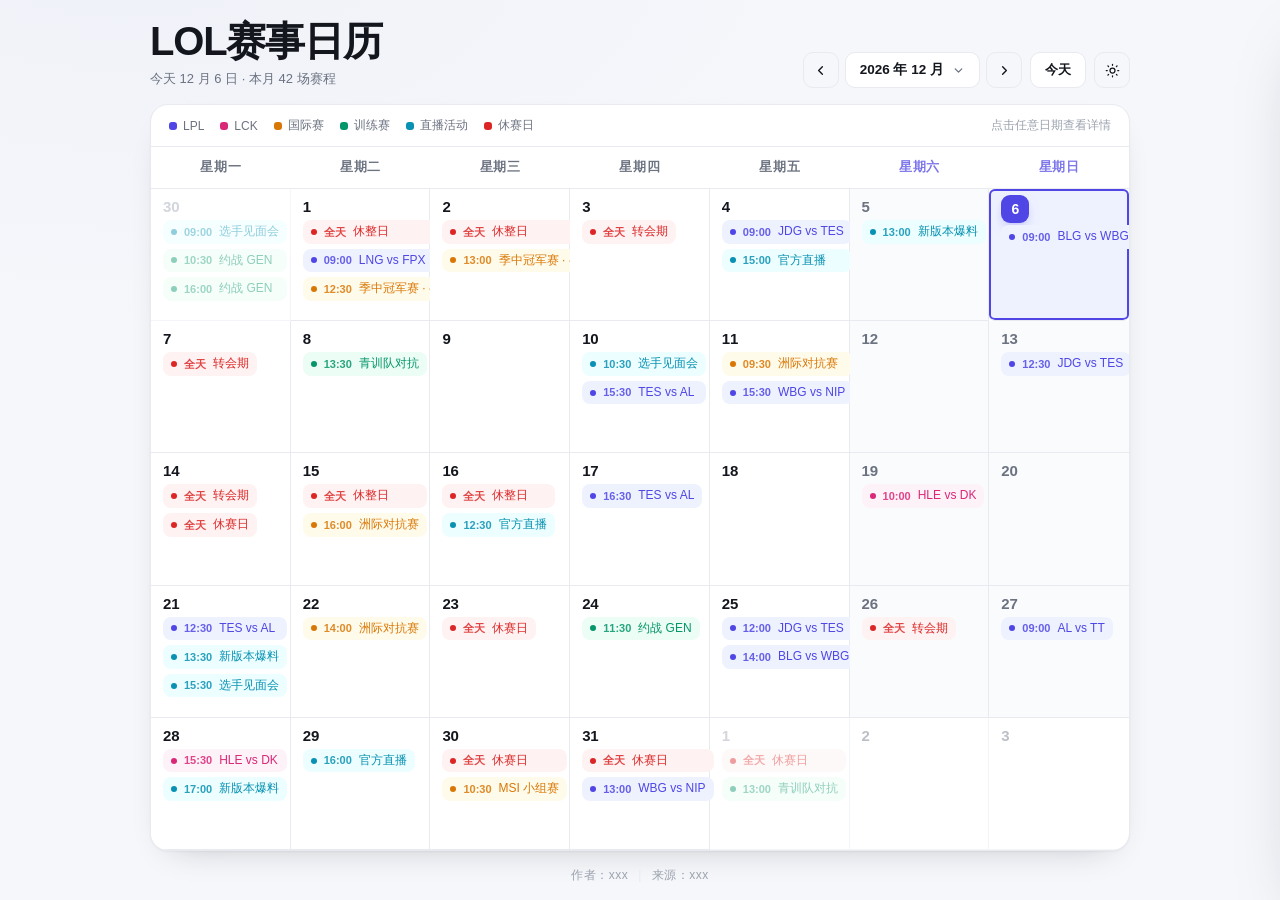
==== index.html @ 43f3d093 "初始化" ====
<!DOCTYPE html>
<html lang="zh-CN" data-theme="light">
<head>
<meta charset="UTF-8" />
<meta name="viewport" content="width=device-width, initial-scale=1.0" />
<title>LOL赛事日历</title>
<link rel="stylesheet" href="index.css">
</head>
<body>

<div class="app">
  <header>
    <div class="brand">
      <div class="title" id="title">LOL赛事日历<span class="yr" id="year"></span></div>
      <div class="sub" id="sub">—</div>
    </div>
    <div class="tools">
      <div class="navgroup">
        <button class="pill icon ghost" id="prev" title="上一月 (←)">
          <svg viewBox="0 0 24 24" fill="none" stroke="currentColor" stroke-width="2.2" stroke-linecap="round" stroke-linejoin="round"><path d="M15 18l-6-6 6-6"/></svg>
        </button>
        <button class="monthbtn" id="monthBtn" title="选择月份">
          <span id="monthBtnText">—</span>
          <svg viewBox="0 0 24 24" fill="none" stroke="currentColor" stroke-width="2.4" stroke-linecap="round" stroke-linejoin="round"><path d="M6 9l6 6 6-6"/></svg>
        </button>
        <button class="pill icon ghost" id="next" title="下一月 (→)">
          <svg viewBox="0 0 24 24" fill="none" stroke="currentColor" stroke-width="2.2" stroke-linecap="round" stroke-linejoin="round"><path d="M9 18l6-6-6-6"/></svg>
        </button>

        <div class="mpick" id="mpick">
          <div class="mpick-year">
            <button class="pill icon ghost" id="yPrev" title="上一年">
              <svg viewBox="0 0 24 24" fill="none" stroke="currentColor" stroke-width="2.2" stroke-linecap="round" stroke-linejoin="round"><path d="M15 18l-6-6 6-6"/></svg>
            </button>
            <span id="pickYear">—</span>
            <button class="pill icon ghost" id="yNext" title="下一年">
              <svg viewBox="0 0 24 24" fill="none" stroke="currentColor" stroke-width="2.2" stroke-linecap="round" stroke-linejoin="round"><path d="M9 18l6-6-6-6"/></svg>
            </button>
          </div>
          <div class="mpick-grid" id="pickGrid"></div>
          <button class="mpick-foot" id="pickToday">回到本月</button>
        </div>
      </div>

      <button class="pill" id="today">今天</button>
      <button class="pill icon ghost" id="theme" title="切换深浅色">
        <svg id="themeIcon" viewBox="0 0 24 24" fill="none" stroke="currentColor" stroke-width="2" stroke-linecap="round"></svg>
      </button>
    </div>
  </header>

  <section class="board">
    <div class="legend" id="legend"></div>
    <div class="weekdays" id="weekdays"></div>
    <div class="days" id="days"></div>
  </section>

  <div class="foot">
    作者：<span id="author">xxx</span><i>|</i>来源：<span id="source">xxx</span>
  </div>
</div>

<div class="scrim" id="scrim"></div>
<aside class="drawer" id="drawer" aria-label="日程详情">
  <div class="top">
    <div>
      <div class="d1" id="dTitle">—</div>
      <div class="d2" id="dMeta">—</div>
    </div>
    <button class="x" id="close" title="关闭 (Esc)">
      <svg viewBox="0 0 24 24" fill="none" stroke="currentColor" stroke-width="2.4" stroke-linecap="round"><path d="M18 6L6 18M6 6l12 12"/></svg>
    </button>
  </div>
  <div class="sum">
    <div><b id="sCount">0</b><span>当日赛程</span></div>
    <div><b id="sHours">0h</b><span>总时长</span></div>
    <div><b id="sFree">0</b><span>空闲时段</span></div>
  </div>
  <div class="dlist" id="dlist"></div>
</aside>

<script src="index.js"></script>
</body>
</html>
---- index.css ----
:root {
  --accent: #4f46e5;
  --accent-soft: #eef2ff;
  --radius: 18px;
  --ease: cubic-bezier(.22, .8, .28, 1);
}

[data-theme="light"] {
  --bg: #f6f7fb;
  --bg-2: #eef1f8;
  --surface: #ffffff;
  --text: #14161d;
  --muted: #6b7280;
  --faint: #9ca3af;
  --line: #e8eaf0;
  --cell: #ffffff;
  --cell-alt: #fafbfd;
  --hover: #f4f6fb;
  --shadow: 0 1px 2px rgba(20, 22, 29, .04), 0 14px 34px -22px rgba(20, 22, 29, .3);
  --shadow-lg: 0 30px 70px -30px rgba(20, 22, 29, .35);
}

[data-theme="dark"] {
  --bg: #0c0d12;
  --bg-2: #12141c;
  --surface: #14161e;
  --text: #eceef5;
  --muted: #9aa1b1;
  --faint: #6b7280;
  --line: #23262f;
  --cell: #161922;
  --cell-alt: #131620;
  --hover: #1c202b;
  --accent-soft: #1e2140;
  --shadow: 0 1px 2px rgba(0, 0, 0, .5), 0 14px 34px -22px rgba(0, 0, 0, .9);
  --shadow-lg: 0 30px 70px -30px rgba(0, 0, 0, .9);
}

* { box-sizing: border-box; }
html, body { height: 100%; }

body {
  margin: 0;
  background: radial-gradient(1200px 700px at 10% -10%, var(--bg-2), transparent 60%), var(--bg);
  color: var(--text);
  font-family: "Inter", -apple-system, BlinkMacSystemFont, "Segoe UI",
    "PingFang SC", "Microsoft YaHei", "Hiragino Sans GB", sans-serif;
  -webkit-font-smoothing: antialiased;
  transition: background .3s var(--ease), color .3s var(--ease);
}

/* ---------- 铺满屏幕的骨架 ---------- */
.app {
  width: 80vw; margin: 0 auto;
  height: 100dvh;
  display: flex; flex-direction: column;
  padding: 20px 22px 16px;
  gap: 16px;
}

header { display: flex; align-items: flex-end; gap: 20px; flex: none; flex-wrap: wrap; }

.brand { flex: 1; min-width: 220px; }
.title {
  font-size: clamp(28px, 3.4vw, 40px); font-weight: 700; letter-spacing: -.03em; line-height: 1.05;
}
.title .yr { color: var(--faint); font-weight: 400; margin-left: 8px; }
.sub { margin-top: 8px; font-size: 13px; color: var(--muted); }

.tools { display: flex; align-items: center; gap: 8px; }

.pill {
  height: 36px; padding: 0 14px; border-radius: 10px;
  border: 1px solid var(--line); background: var(--surface); color: var(--text);
  font: inherit; font-size: 13px; font-weight: 600; cursor: pointer;
  display: inline-flex; align-items: center; justify-content: center; gap: 6px;
  transition: background .2s var(--ease), border-color .2s var(--ease), transform .15s var(--ease);
  -webkit-tap-highlight-color: transparent;
}
.pill:hover { background: var(--hover); border-color: var(--faint); }
.pill:active { transform: scale(.97); }
.pill.icon { width: 36px; padding: 0; }
.pill svg { width: 15px; height: 15px; }
.pill.on { background: var(--accent); border-color: var(--accent); color: #fff; }
.pill.ghost { background: transparent; }

.navgroup { position: relative; display: flex; align-items: center; gap: 6px; }

.monthbtn {
  height: 36px; padding: 0 14px; border-radius: 10px;
  border: 1px solid var(--line); background: var(--surface); color: var(--text);
  font: inherit; font-size: 13.5px; font-weight: 600; cursor: pointer;
  display: inline-flex; align-items: center; gap: 8px; min-width: 132px;
  justify-content: space-between;
  transition: background .2s var(--ease), border-color .2s var(--ease);
  -webkit-tap-highlight-color: transparent;
}
.monthbtn:hover { background: var(--hover); border-color: var(--faint); }
.monthbtn svg { width: 13px; height: 13px; color: var(--muted); }

.mpick {
  position: absolute; top: calc(100% + 10px); right: 0; z-index: 60;
  width: 306px; padding: 14px;
  background: var(--surface); border: 1px solid var(--line);
  border-radius: 14px; box-shadow: var(--shadow-lg);
  opacity: 0; transform: translateY(-6px); pointer-events: none;
  transition: opacity .22s var(--ease), transform .22s var(--ease);
}
.mpick.show { opacity: 1; transform: translateY(0); pointer-events: auto; }

.mpick-year { display: flex; align-items: center; justify-content: space-between; margin-bottom: 12px; }
.mpick-year span { font-size: 15px; font-weight: 700; letter-spacing: -.01em; }
.mpick-grid { display: grid; grid-template-columns: repeat(4, 1fr); gap: 8px; }
.mpick-grid button {
  height: 44px; border: 1px solid var(--line); border-radius: 10px;
  background: transparent; color: var(--text);
  font: inherit; font-size: 13px; font-weight: 600; cursor: pointer;
  transition: background .18s var(--ease), color .18s var(--ease), border-color .18s var(--ease);
}
.mpick-grid button:hover { background: var(--hover); }
.mpick-grid button.on { background: var(--accent); border-color: var(--accent); color: #fff; }
.mpick-foot {
  width: 100%; margin-top: 12px; height: 38px; border: 1px solid var(--line);
  border-radius: 10px; background: transparent; color: var(--accent);
  font: inherit; font-size: 13px; font-weight: 600; cursor: pointer;
}
.mpick-foot:hover { background: var(--hover); }

.foot { flex: none; text-align: center; font-size: 12px; color: var(--faint); letter-spacing: .04em; }
.foot i { color: var(--line); margin: 0 10px; font-style: normal; }

/* ---------- 日历主体（占满剩余高度） ---------- */
.board {
  flex: 1; min-height: 0;
  display: flex; flex-direction: column;
  background: var(--surface);
  border: 1px solid var(--line);
  border-radius: var(--radius);
  box-shadow: var(--shadow);
  overflow: hidden;
}

.legend {
  flex: none; display: flex; align-items: center; gap: 16px; flex-wrap: wrap;
  padding: 12px 18px; border-bottom: 1px solid var(--line);
  font-size: 12px; color: var(--muted);
}
.legend .lg { display: inline-flex; align-items: center; gap: 6px; }
.legend i { width: 8px; height: 8px; border-radius: 3px; }
.legend .sp { margin-left: auto; color: var(--faint); }

.weekdays {
  flex: none; display: grid; grid-template-columns: repeat(7, 1fr);
  border-bottom: 1px solid var(--line);
}
.weekdays div {
  padding: 12px 8px; text-align: center;
  font-size: 12.5px; font-weight: 600; letter-spacing: .06em;
  color: var(--muted);
}
.weekdays div.we { color: var(--accent); opacity: .75; }

.days {
  flex: 1; min-height: 0;
  display: grid; grid-template-columns: repeat(7, 1fr);
  grid-template-rows: repeat(var(--rows, 6), 1fr);
}

.day {
  position: relative; min-width: 0; min-height: 0;
  border-right: 1px solid var(--line); border-bottom: 1px solid var(--line);
  padding: 10px 12px 8px;
  display: flex; flex-direction: column; gap: 6px;
  background: var(--cell); cursor: pointer; text-align: left;
  border-top: 0; border-left: 0;
  font: inherit; color: inherit;
  transition: background .18s var(--ease), box-shadow .18s var(--ease);
  animation: fade .3s var(--ease) backwards;
  -webkit-tap-highlight-color: transparent;
}
@keyframes fade { from { opacity: 0; transform: translateY(6px); } }
.day:nth-child(7n) { border-right: 0; }
.day:hover { background: var(--hover); z-index: 1; }
.day.we { background: var(--cell-alt); }
.day.other { background: transparent; opacity: .45; }
.day.other .num { color: var(--faint); }

.day .head { display: flex; align-items: center; }
.num {
  font-size: 15px; font-weight: 600; letter-spacing: -.01em;
  font-variant-numeric: tabular-nums; line-height: 1;
}
.day.we .num { color: var(--muted); }

.day.today .num {
  display: inline-grid; place-items: center;
  min-width: 28px; height: 28px; padding: 0 8px; margin: -4px 0;
  border-radius: 9px; background: var(--accent); color: #fff; font-weight: 700; font-size: 14px;
  box-shadow: 0 6px 16px -8px var(--accent);
}
.day.today { background: var(--accent-soft); }

.day.sel { box-shadow: inset 0 0 0 2px var(--accent); border-radius: 6px; z-index: 2; }

.items { display: flex; flex-direction: column; gap: 5px; overflow: hidden; }
.chip {
  display: flex; align-items: center; gap: 7px;
  padding: 4px 8px; border-radius: 8px;
  font-size: 12px; font-weight: 500; line-height: 1.3;
  background: var(--chipbg); color: var(--chipfg);
  white-space: nowrap; overflow: hidden;
}
.chip i { width: 6px; height: 6px; border-radius: 50%; background: currentColor; flex: none; }
.chip b { font-weight: 700; font-variant-numeric: tabular-nums; opacity: .85; font-size: 11px; }
.chip span { overflow: hidden; text-overflow: ellipsis; }
.more { font-size: 11px; font-weight: 600; color: var(--faint); padding-left: 6px; }

[data-theme="dark"] .chip { background: color-mix(in srgb, var(--chipfg) 16%, transparent); color: var(--chipfg); }
[data-theme="dark"] .card-evt .tagx { background: color-mix(in srgb, var(--c) 20%, transparent); color: var(--c); }

/* ---------- 详情抽屉 ---------- */
.scrim {
  position: fixed; inset: 0; z-index: 40;
  background: rgba(15, 17, 25, .38); backdrop-filter: blur(2px);
  opacity: 0; pointer-events: none; transition: opacity .32s var(--ease);
}
.scrim.show { opacity: 1; pointer-events: auto; }

.drawer {
  position: fixed; top: 0; right: 0; bottom: 0; z-index: 50;
  width: 380px; max-width: 92vw;
  background: var(--surface); border-left: 1px solid var(--line);
  box-shadow: var(--shadow-lg);
  transform: translateX(102%); transition: transform .42s var(--ease);
  display: flex; flex-direction: column;
}
.drawer.show { transform: translateX(0); }

.drawer .top {
  flex: none; padding: 22px 22px 16px; border-bottom: 1px solid var(--line);
  display: flex; align-items: flex-start; gap: 12px;
}
.drawer .top .d1 { font-size: 30px; font-weight: 700; letter-spacing: -.03em; line-height: 1; }
.drawer .top .d2 { margin-top: 7px; font-size: 12.5px; color: var(--muted); }
.drawer .top .d2 b { color: var(--text); }
.x {
  margin-left: auto; width: 32px; height: 32px; flex: none;
  border: 1px solid var(--line); border-radius: 9px; background: transparent; color: var(--muted);
  cursor: pointer; display: grid; place-items: center; transition: .18s var(--ease);
}
.x:hover { background: var(--hover); color: var(--text); }
.x svg { width: 14px; height: 14px; }

.sum {
  flex: none; display: flex; gap: 10px; padding: 14px 22px; border-bottom: 1px solid var(--line);
}
.sum div {
  flex: 1; text-align: center; padding: 10px 8px; border-radius: 12px; background: var(--hover);
}
.sum b {
  display: block; font-size: 19px; font-weight: 700; letter-spacing: -.02em;
  background: linear-gradient(100deg, var(--accent), #a855f7 60%, #ec4899);
  -webkit-background-clip: text; background-clip: text; color: transparent;
}
.sum span { font-size: 11px; color: var(--muted); }

.dlist { flex: 1; overflow: auto; padding: 16px 22px 22px; display: flex; flex-direction: column; gap: 10px; }

.card-evt {
  display: flex; gap: 12px; padding: 12px 14px;
  border: 1px solid var(--line); border-radius: 13px; background: var(--cell);
  animation: fade .3s var(--ease) backwards;
}
.card-evt .bar { width: 3px; border-radius: 3px; flex: none; background: var(--c); }
.card-evt .bd { flex: 1; min-width: 0; }
.card-evt .t { font-size: 14px; font-weight: 600; letter-spacing: -.01em; }
.card-evt .m { margin-top: 5px; font-size: 11.5px; color: var(--muted); display: flex; align-items: center; gap: 8px; flex-wrap: wrap; }
.card-evt .tagx {
  padding: 2px 8px; border-radius: 999px; font-size: 10.5px; font-weight: 700;
  color: var(--c); background: var(--cbg);
}
.card-evt .when { font-variant-numeric: tabular-nums; font-weight: 600; color: var(--text); }

.empty { text-align: center; padding: 40px 10px; color: var(--faint); font-size: 13px; line-height: 1.8; }
.empty .em { font-size: 34px; display: block; margin-bottom: 10px; opacity: .65; }

/* ---------- 响应式 ---------- */
@media (max-width: 900px), (max-height: 620px) {
  .app { width: 94vw; height: auto; min-height: 100dvh; }
  .board { min-height: 60vh; }
  .days { grid-template-rows: none; grid-auto-rows: minmax(84px, 1fr); }
  .day { padding: 8px 8px 6px; }
  .chip { font-size: 0; padding: 3px 6px; gap: 0; }
  .chip i { width: 7px; height: 7px; }
  .chip b, .chip span { display: none; }
  .more { display: none; }
  .drawer { top: auto; left: 0; width: auto; max-width: none; height: 78dvh; border-left: 0; border-top: 1px solid var(--line); border-radius: 20px 20px 0 0; transform: translateY(102%); }
  .drawer.show { transform: translateY(0); }
}

@media (prefers-reduced-motion: reduce) { * { animation: none !important; transition: none !important; } }
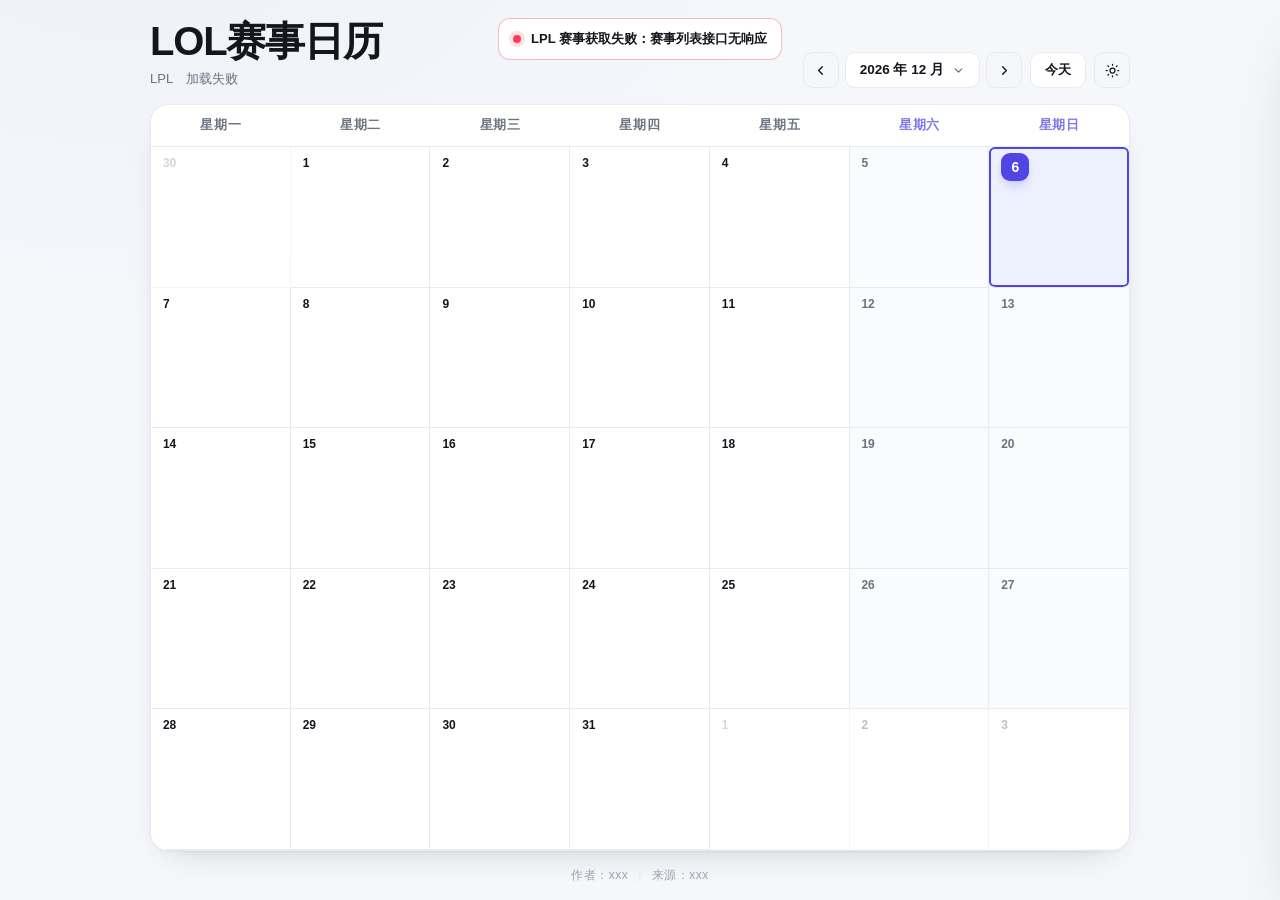
==== commit b0416f3d: "优化LPL赛事显示" ====
--- a/index.html
+++ b/index.html
@@ -15,6 +15,8 @@
       <div class="sub" id="sub">—</div>
     </div>
     <div class="tools">
+      <select id="gameSel" class="gamesel" title="选择赛事" hidden></select>
+
       <div class="navgroup">
         <button class="pill icon ghost" id="prev" title="上一月 (←)">
           <svg viewBox="0 0 24 24" fill="none" stroke="currentColor" stroke-width="2.2" stroke-linecap="round" stroke-linejoin="round"><path d="M15 18l-6-6 6-6"/></svg>
@@ -50,7 +52,6 @@
   </header>
 
   <section class="board">
-    <div class="legend" id="legend"></div>
     <div class="weekdays" id="weekdays"></div>
     <div class="days" id="days"></div>
   </section>
@@ -59,6 +60,8 @@
     作者：<span id="author">xxx</span><i>|</i>来源：<span id="source">xxx</span>
   </div>
 </div>
+
+<div class="toasts" id="toasts"></div>
 
 <div class="scrim" id="scrim"></div>
 <aside class="drawer" id="drawer" aria-label="日程详情">
@@ -71,11 +74,6 @@
       <svg viewBox="0 0 24 24" fill="none" stroke="currentColor" stroke-width="2.4" stroke-linecap="round"><path d="M18 6L6 18M6 6l12 12"/></svg>
     </button>
   </div>
-  <div class="sum">
-    <div><b id="sCount">0</b><span>当日赛程</span></div>
-    <div><b id="sHours">0h</b><span>总时长</span></div>
-    <div><b id="sFree">0</b><span>空闲时段</span></div>
-  </div>
   <div class="dlist" id="dlist"></div>
 </aside>
 
--- a/index.css
+++ b/index.css
@@ -84,6 +84,19 @@
 .pill.on { background: var(--accent); border-color: var(--accent); color: #fff; }
 .pill.ghost { background: transparent; }
 
+/* 赛事选项框 */
+.gamesel {
+  height: 36px; max-width: 200px; padding: 0 30px 0 12px; border-radius: 10px;
+  border: 1px solid var(--line); background: var(--surface); color: var(--text);
+  font: inherit; font-size: 13px; font-weight: 600; cursor: pointer;
+  appearance: none; -webkit-appearance: none;
+  background-image: url("data:image/svg+xml;utf8,<svg xmlns='http://www.w3.org/2000/svg' viewBox='0 0 24 24' fill='none' stroke='%236b7280' stroke-width='2.4' stroke-linecap='round' stroke-linejoin='round'><path d='M6 9l6 6 6-6'/></svg>");
+  background-repeat: no-repeat; background-position: right 10px center; background-size: 13px;
+  transition: background-color .2s var(--ease), border-color .2s var(--ease);
+}
+.gamesel:hover { background-color: var(--hover); border-color: var(--faint); }
+[data-theme="dark"] .gamesel { color-scheme: dark; }
+
 .navgroup { position: relative; display: flex; align-items: center; gap: 6px; }
 
 .monthbtn {
@@ -139,15 +152,6 @@
   box-shadow: var(--shadow);
   overflow: hidden;
 }
-
-.legend {
-  flex: none; display: flex; align-items: center; gap: 16px; flex-wrap: wrap;
-  padding: 12px 18px; border-bottom: 1px solid var(--line);
-  font-size: 12px; color: var(--muted);
-}
-.legend .lg { display: inline-flex; align-items: center; gap: 6px; }
-.legend i { width: 8px; height: 8px; border-radius: 3px; }
-.legend .sp { margin-left: auto; color: var(--faint); }
 
 .weekdays {
   flex: none; display: grid; grid-template-columns: repeat(7, 1fr);
@@ -187,7 +191,7 @@
 
 .day .head { display: flex; align-items: center; }
 .num {
-  font-size: 15px; font-weight: 600; letter-spacing: -.01em;
+  font-size: 12px; font-weight: 600; letter-spacing: -.01em;
   font-variant-numeric: tabular-nums; line-height: 1;
 }
 .day.we .num { color: var(--muted); }
@@ -202,21 +206,45 @@
 
 .day.sel { box-shadow: inset 0 0 0 2px var(--accent); border-radius: 6px; z-index: 2; }
 
-.items { display: flex; flex-direction: column; gap: 5px; overflow: hidden; }
+.items { display: flex; flex-direction: column; gap: 6px; overflow: hidden; }
+/* 四列网格：时间 | 主队 | 比分 | 客队，纵向逐列对齐 */
 .chip {
-  display: flex; align-items: center; gap: 7px;
-  padding: 4px 8px; border-radius: 8px;
-  font-size: 12px; font-weight: 500; line-height: 1.3;
-  background: var(--chipbg); color: var(--chipfg);
+  display: grid; align-items: center;
+  grid-template-columns: 36px minmax(0, 1fr) 42px minmax(0, 1fr);
+  gap: 8px;
+  padding: 5px 9px; border-radius: 9px;
+  font-size: 12px; font-weight: 600; line-height: 1.3;
+  background: var(--accent-soft); color: var(--accent);
   white-space: nowrap; overflow: hidden;
 }
-.chip i { width: 6px; height: 6px; border-radius: 50%; background: currentColor; flex: none; }
-.chip b { font-weight: 700; font-variant-numeric: tabular-nums; opacity: .85; font-size: 11px; }
-.chip span { overflow: hidden; text-overflow: ellipsis; }
-.more { font-size: 11px; font-weight: 600; color: var(--faint); padding-left: 6px; }
-
-[data-theme="dark"] .chip { background: color-mix(in srgb, var(--chipfg) 16%, transparent); color: var(--chipfg); }
-[data-theme="dark"] .card-evt .tagx { background: color-mix(in srgb, var(--c) 20%, transparent); color: var(--c); }
+.chip b { font-weight: 700; font-variant-numeric: tabular-nums; font-size: 12px; opacity: .8; }
+.chip .ta, .chip .tb { text-align: center; overflow: hidden; text-overflow: ellipsis; white-space: nowrap; }
+.chip .sc { text-align: center; font-weight: 800; font-variant-numeric: tabular-nums; }
+.chip .sc.vs { font-weight: 700; opacity: .7; }
+/* LPL 淡红 */
+.chip.lpl { color: #dc2626; background: #fef2f2; }
+/* 未展示完的比赛数：右上角白底灰字 + 黄边框角标 */
+.more {
+  position: absolute; top: 7px; right: 9px;
+  min-width: 26px; height: 20px; padding: 0 7px;
+  display: inline-grid; place-items: center;
+  border-radius: 999px;
+  background: var(--surface); color: var(--muted);
+  border: 1px solid #f0b429;
+  font-size: 11px; font-weight: 700; line-height: 1;
+  font-variant-numeric: tabular-nums; letter-spacing: .01em;
+  box-shadow: 0 1px 2px rgba(20, 22, 29, .05), 0 6px 14px -12px rgba(20, 22, 29, .5);
+  transition: color .18s var(--ease), border-color .18s var(--ease), background .18s var(--ease);
+}
+.day:hover .more { color: var(--text); border-color: #f59e0b; background: #fffbeb; }
+[data-theme="dark"] .more { background: var(--cell); box-shadow: none; }
+[data-theme="dark"] .day:hover .more { background: var(--hover); }
+/* [hidden] 的 UA 样式会被上面的 display 覆盖，需显式兜底 */
+.more[hidden], .chip[hidden] { display: none; }
+
+[data-theme="dark"] .chip { color: #a5b4fc; background: rgba(99, 102, 241, .16); }
+[data-theme="dark"] .chip.lpl { color: #fca5a5; background: rgba(239, 68, 68, .16); }
+
 
 /* ---------- 详情抽屉 ---------- */
 .scrim {
@@ -228,7 +256,7 @@
 
 .drawer {
   position: fixed; top: 0; right: 0; bottom: 0; z-index: 50;
-  width: 380px; max-width: 92vw;
+  width: 430px; max-width: 92vw;
   background: var(--surface); border-left: 1px solid var(--line);
   box-shadow: var(--shadow-lg);
   transform: translateX(102%); transition: transform .42s var(--ease);
@@ -237,7 +265,7 @@
 .drawer.show { transform: translateX(0); }
 
 .drawer .top {
-  flex: none; padding: 22px 22px 16px; border-bottom: 1px solid var(--line);
+  flex: none; padding: 15px 15px 15px; border-bottom: 1px solid var(--line);
   display: flex; align-items: flex-start; gap: 12px;
 }
 .drawer .top .d1 { font-size: 30px; font-weight: 700; letter-spacing: -.03em; line-height: 1; }
@@ -251,38 +279,77 @@
 .x:hover { background: var(--hover); color: var(--text); }
 .x svg { width: 14px; height: 14px; }
 
-.sum {
-  flex: none; display: flex; gap: 10px; padding: 14px 22px; border-bottom: 1px solid var(--line);
-}
-.sum div {
-  flex: 1; text-align: center; padding: 10px 8px; border-radius: 12px; background: var(--hover);
-}
-.sum b {
-  display: block; font-size: 19px; font-weight: 700; letter-spacing: -.02em;
-  background: linear-gradient(100deg, var(--accent), #a855f7 60%, #ec4899);
-  -webkit-background-clip: text; background-clip: text; color: transparent;
-}
-.sum span { font-size: 11px; color: var(--muted); }
-
-.dlist { flex: 1; overflow: auto; padding: 16px 22px 22px; display: flex; flex-direction: column; gap: 10px; }
+/* 内容仍可滚动（滚轮/触控），但不显示滚动条 */
+.dlist {
+  flex: 1; overflow: auto; padding: 15px 15px 15px;
+  display: flex; flex-direction: column; gap: 10px;
+  scrollbar-width: none; -ms-overflow-style: none;
+}
+.dlist::-webkit-scrollbar { width: 0; height: 0; display: none; }
 
 .card-evt {
-  display: flex; gap: 12px; padding: 12px 14px;
-  border: 1px solid var(--line); border-radius: 13px; background: var(--cell);
+  display: flex; flex-direction: column; gap: 14px;
+  padding: 14px 16px 18px;
+  border: 1px solid var(--line); border-radius: 16px; background: var(--cell);
   animation: fade .3s var(--ease) backwards;
 }
-.card-evt .bar { width: 3px; border-radius: 3px; flex: none; background: var(--c); }
-.card-evt .bd { flex: 1; min-width: 0; }
-.card-evt .t { font-size: 14px; font-weight: 600; letter-spacing: -.01em; }
-.card-evt .m { margin-top: 5px; font-size: 11.5px; color: var(--muted); display: flex; align-items: center; gap: 8px; flex-wrap: wrap; }
-.card-evt .tagx {
-  padding: 2px 8px; border-radius: 999px; font-size: 10.5px; font-weight: 700;
-  color: var(--c); background: var(--cbg);
-}
-.card-evt .when { font-variant-numeric: tabular-nums; font-weight: 600; color: var(--text); }
-
+.card-evt .tags {
+  align-self: flex-start;
+  display: flex; align-items: center; gap: 9px; flex-wrap: wrap;
+  font-size: 13px; color: var(--muted);
+}
+.card-evt .tagx,
+.card-evt .st,
+.card-evt .ts {
+  padding: 3px 10px; border-radius: 999px; font-size: 12px; font-weight: 700;
+  color: var(--accent); background: var(--accent-soft);
+}
+/* 时间胶囊为重点，稍重 */
+.card-evt .ts { font-weight: 800; font-variant-numeric: tabular-nums; }
+/* 赛制/阶段/类型/地点用中性胶囊，避让重点 */
+.card-evt .tagx { color: var(--muted); background: var(--hover); font-weight: 600; }
+.card-evt .teams { display: flex; align-items: center; gap: 12px; }
+.card-evt .team { flex: 1; min-width: 0; display: flex; flex-direction: column; align-items: center; gap: 10px; }
+.card-evt .tlogo {
+  width: 62px; height: 62px; object-fit: contain;
+  border-radius: 14px; background: var(--hover);
+}
+.card-evt .team span {
+  font-size: 18px; font-weight: 800; letter-spacing: -.02em;
+  max-width: 100%; overflow: hidden; text-overflow: ellipsis; white-space: nowrap;
+}
+.card-evt .mid { flex: none; display: flex; flex-direction: column; align-items: center; gap: 8px; }
+.card-evt .sc { font-size: 27px; font-weight: 800; letter-spacing: -.03em; font-variant-numeric: tabular-nums; }
+.card-evt .vs { font-size: 17px; font-weight: 800; color: var(--faint); letter-spacing: .04em; }
+
+[data-theme="dark"] .card-evt .st,
+[data-theme="dark"] .card-evt .ts { color: #a5b4fc; background: rgba(99, 102, 241, .16); }
 .empty { text-align: center; padding: 40px 10px; color: var(--faint); font-size: 13px; line-height: 1.8; }
 .empty .em { font-size: 34px; display: block; margin-bottom: 10px; opacity: .65; }
+
+/* ---------- 数据加载提示 ---------- */
+.toasts {
+  position: fixed; top: 18px; left: 50%; transform: translateX(-50%); z-index: 90;
+  display: flex; flex-direction: column; align-items: center; gap: 10px;
+  pointer-events: none;
+}
+.toast {
+  display: flex; align-items: center; gap: 10px;
+  max-width: 340px; padding: 11px 14px;
+  border: 1px solid var(--line); border-radius: 12px;
+  background: var(--surface); color: var(--text);
+  box-shadow: var(--shadow-lg);
+  font-size: 13px; font-weight: 600; line-height: 1.4;
+  animation: toast-in .28s var(--ease) backwards;
+  transition: opacity .25s var(--ease), transform .25s var(--ease);
+}
+.toast .dot { width: 8px; height: 8px; border-radius: 50%; flex: none; }
+.toast.ok { border-color: color-mix(in srgb, #10b981 38%, transparent); }
+.toast.ok .dot { background: #10b981; box-shadow: 0 0 0 4px rgba(16, 185, 129, .16); }
+.toast.err { border-color: color-mix(in srgb, #f43f5e 38%, transparent); }
+.toast.err .dot { background: #f43f5e; box-shadow: 0 0 0 4px rgba(244, 63, 94, .16); }
+.toast.out { opacity: 0; transform: translateY(-8px); }
+@keyframes toast-in { from { opacity: 0; transform: translateY(-12px) scale(.98); } }
 
 /* ---------- 响应式 ---------- */
 @media (max-width: 900px), (max-height: 620px) {
@@ -293,7 +360,7 @@
   .chip { font-size: 0; padding: 3px 6px; gap: 0; }
   .chip i { width: 7px; height: 7px; }
   .chip b, .chip span { display: none; }
-  .more { display: none; }
+  .more { top: 5px; right: 6px; min-width: 20px; height: 17px; padding: 0 6px; font-size: 10px; }
   .drawer { top: auto; left: 0; width: auto; max-width: none; height: 78dvh; border-left: 0; border-top: 1px solid var(--line); border-radius: 20px 20px 0 0; transform: translateY(102%); }
   .drawer.show { transform: translateY(0); }
 }
